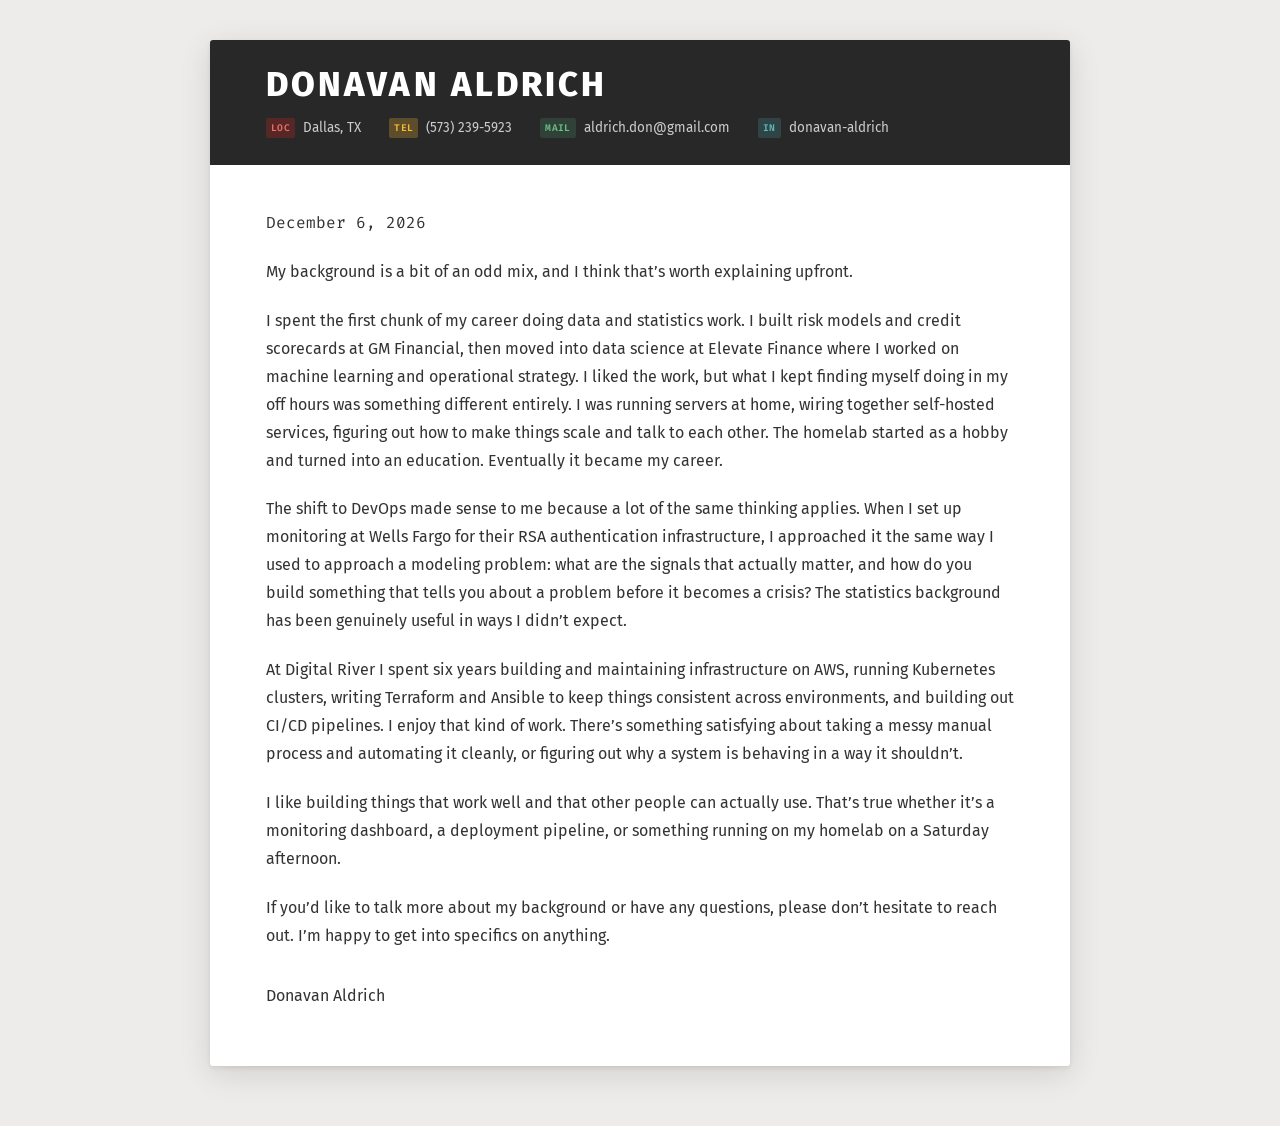
==== cover-letter.html @ b5c1511f "deploy: 0880a448b278f7d04175e66cc1eab6dc0a14cb75 donaldrich80/resume@0880a448b278f7d04175e66cc1eab6d" ====
<!DOCTYPE html>
<html lang="en">
<head>
  <meta charset="UTF-8">
  <meta name="viewport" content="width=device-width, initial-scale=1.0">
  <title>Donavan Aldrich — Cover Letter</title>
  <link rel="preconnect" href="https://fonts.googleapis.com">
  <link rel="preconnect" href="https://fonts.gstatic.com" crossorigin>
  <link href="https://fonts.googleapis.com/css2?family=Fira+Code:wght@400;500;600&family=Fira+Sans:ital,wght@0,300;0,400;0,500;0,600;0,700;0,800;1,400&display=swap" rel="stylesheet">
  <style>
/* ── Reset ─────────────────────────────────────────────────────────────────── */
*, *::before, *::after { box-sizing: border-box; margin: 0; padding: 0; }
html { scroll-behavior: smooth; }

/* ── Design tokens (exact resume palette) ───────────────────────────────────── */
:root {
  --header-bg:    #282828;
  --accent:       #427B59;
  --accent-hover: #52976e;
  --date-color:   #3d3c3a;
  --section-text: #414141;
  --icon-loc:     #e03328;
  --icon-tel:     #d49a10;
  --icon-mail:    #427B59;
  --icon-in:      #458589;

  --page-width: 860px;
  --px: 56px;

  --sans: 'Fira Sans', 'Helvetica Neue', Arial, sans-serif;
  --mono: 'Fira Code', 'Fira Mono', 'Consolas', monospace;
}

/* ── Base ───────────────────────────────────────────────────────────────────── */
body {
  font-family: var(--sans);
  font-size: 11.5pt;
  line-height: 1.65;
  color: #2b2b2b;
  background: #eeecea;
}

@media screen {
  body { padding: 40px 16px 60px; }
  .page {
    max-width: var(--page-width);
    margin: 0 auto;
    background: #ffffff;
    box-shadow: 0 2px 4px rgba(0,0,0,.08), 0 8px 32px rgba(0,0,0,.12);
    border-radius: 3px;
    overflow: hidden;
  }
}

@media print {
  body { background: white; padding: 0; }
  .page { max-width: none; box-shadow: none; }
}

/* ── Header (identical to resume) ───────────────────────────────────────────── */
.letter-header {
  background: var(--header-bg);
  color: #ffffff;
  padding: 26px var(--px);
}

.header-name {
  font-family: var(--sans);
  font-size: 2.15rem;
  font-weight: 800;
  letter-spacing: 0.09em;
  text-transform: uppercase;
  line-height: 1.1;
  color: #ffffff;
  margin-bottom: 13px;
}

.header-contact {
  display: flex;
  flex-wrap: wrap;
  column-gap: 28px;
  row-gap: 7px;
  align-items: center;
}

.contact-item {
  display: flex;
  align-items: center;
  gap: 8px;
  font-size: 0.84rem;
  color: #cccccc;
  white-space: nowrap;
}

.ci {
  font-family: var(--mono);
  font-size: 0.6rem;
  font-weight: 600;
  letter-spacing: 0.04em;
  text-transform: uppercase;
  padding: 2px 5px;
  border-radius: 2px;
  flex-shrink: 0;
}
.ci-loc  { background: rgba(203,36,30,.28);  color: #f07068; }
.ci-tel  { background: rgba(249,189,48,.25); color: #F9BD30; }
.ci-mail { background: rgba(66,123,89,.30);  color: #6ac28a; }
.ci-in   { background: rgba(69,133,137,.30); color: #5bbcc0; }

.contact-item a { color: inherit; text-decoration: none; transition: color .15s; }
.contact-item a:hover { color: #ffffff; }

/* ── Letter body ────────────────────────────────────────────────────────────── */
.letter-body {
  padding: 44px var(--px) 56px;
}

/* Date line */
.letter-date {
  font-family: var(--mono);
  font-size: 0.78rem;
  color: var(--date-color);
  margin-bottom: 28px;
}

/* Body paragraphs */
.letter-body p {
  font-size: 1rem;
  line-height: 1.75;
  color: #333333;
  margin-bottom: 1.3em;
}

/* Inline emphasis */
.letter-body em  { font-style: italic; color: #444; }
.letter-body strong { font-weight: 700; color: #1a1a1a; }

/* Signature block */
.letter-body p:last-child {
  margin-top: 2em;
  margin-bottom: 0;
  font-size: 1rem;
  color: #333333;
}

/* ── Responsive ──────────────────────────────────────────────────────────────── */
@media (max-width: 620px) {
  :root { --px: 20px; }
  .header-name { font-size: 1.55rem; }
  .header-contact { column-gap: 14px; }
}

/* ── Print ───────────────────────────────────────────────────────────────────── */
@media print {
  :root { --px: 0.75in; }
  body { font-size: 10.5pt; }

  .letter-header {
    background: var(--header-bg) !important;
    -webkit-print-color-adjust: exact;
    print-color-adjust: exact;
  }

  .ci {
    -webkit-print-color-adjust: exact;
    print-color-adjust: exact;
  }

  a { color: inherit !important; text-decoration: none !important; }
}
  </style>
</head>
<body>
  <div class="page">
    <header class="letter-header">
      <div class="header-name">Donavan Aldrich</div>
      <div class="header-contact">
    <span class="contact-item"><span class="ci ci-loc">loc</span>Dallas, TX</span>
    <span class="contact-item"><span class="ci ci-tel">tel</span>(573) 239-5923</span>
    <span class="contact-item"><span class="ci ci-mail">mail</span><a href="mailto:aldrich.don@gmail.com">aldrich.don@gmail.com</a></span>
    <span class="contact-item"><span class="ci ci-in">in</span><a href="https://www.linkedin.com/in/donavan-aldrich/" target="_blank" rel="noopener">donavan-aldrich</a></span>
      </div>
    </header>
    <div class="letter-body">
<p class="letter-date" id="letter-date"></p>
<p>My background is a bit of an odd mix, and I think that&rsquo;s worth explaining upfront.</p>
<p>I spent the first chunk of my career doing data and statistics work. I built risk models and credit scorecards at GM Financial, then moved into data science at Elevate Finance where I worked on machine learning and operational strategy. I liked the work, but what I kept finding myself doing in my off hours was something different entirely. I was running servers at home, wiring together self-hosted services, figuring out how to make things scale and talk to each other. The homelab started as a hobby and turned into an education. Eventually it became my career.</p>
<p>The shift to DevOps made sense to me because a lot of the same thinking applies. When I set up monitoring at Wells Fargo for their RSA authentication infrastructure, I approached it the same way I used to approach a modeling problem: what are the signals that actually matter, and how do you build something that tells you about a problem before it becomes a crisis? The statistics background has been genuinely useful in ways I didn&rsquo;t expect.</p>
<p>At Digital River I spent six years building and maintaining infrastructure on AWS, running Kubernetes clusters, writing Terraform and Ansible to keep things consistent across environments, and building out CI/CD pipelines. I enjoy that kind of work. There&rsquo;s something satisfying about taking a messy manual process and automating it cleanly, or figuring out why a system is behaving in a way it shouldn&rsquo;t.</p>
<p>I like building things that work well and that other people can actually use. That&rsquo;s true whether it&rsquo;s a monitoring dashboard, a deployment pipeline, or something running on my homelab on a Saturday afternoon.</p>
<p>If you&rsquo;d like to talk more about my background or have any questions, please don&rsquo;t hesitate to reach out. I&rsquo;m happy to get into specifics on anything.</p>
<p>Donavan Aldrich</p>
    </div>
  </div>
  <script>
    document.getElementById('letter-date').textContent =
      new Date().toLocaleDateString('en-US', { month: 'long', day: 'numeric', year: 'numeric' });
  </script>
</body>
</html>
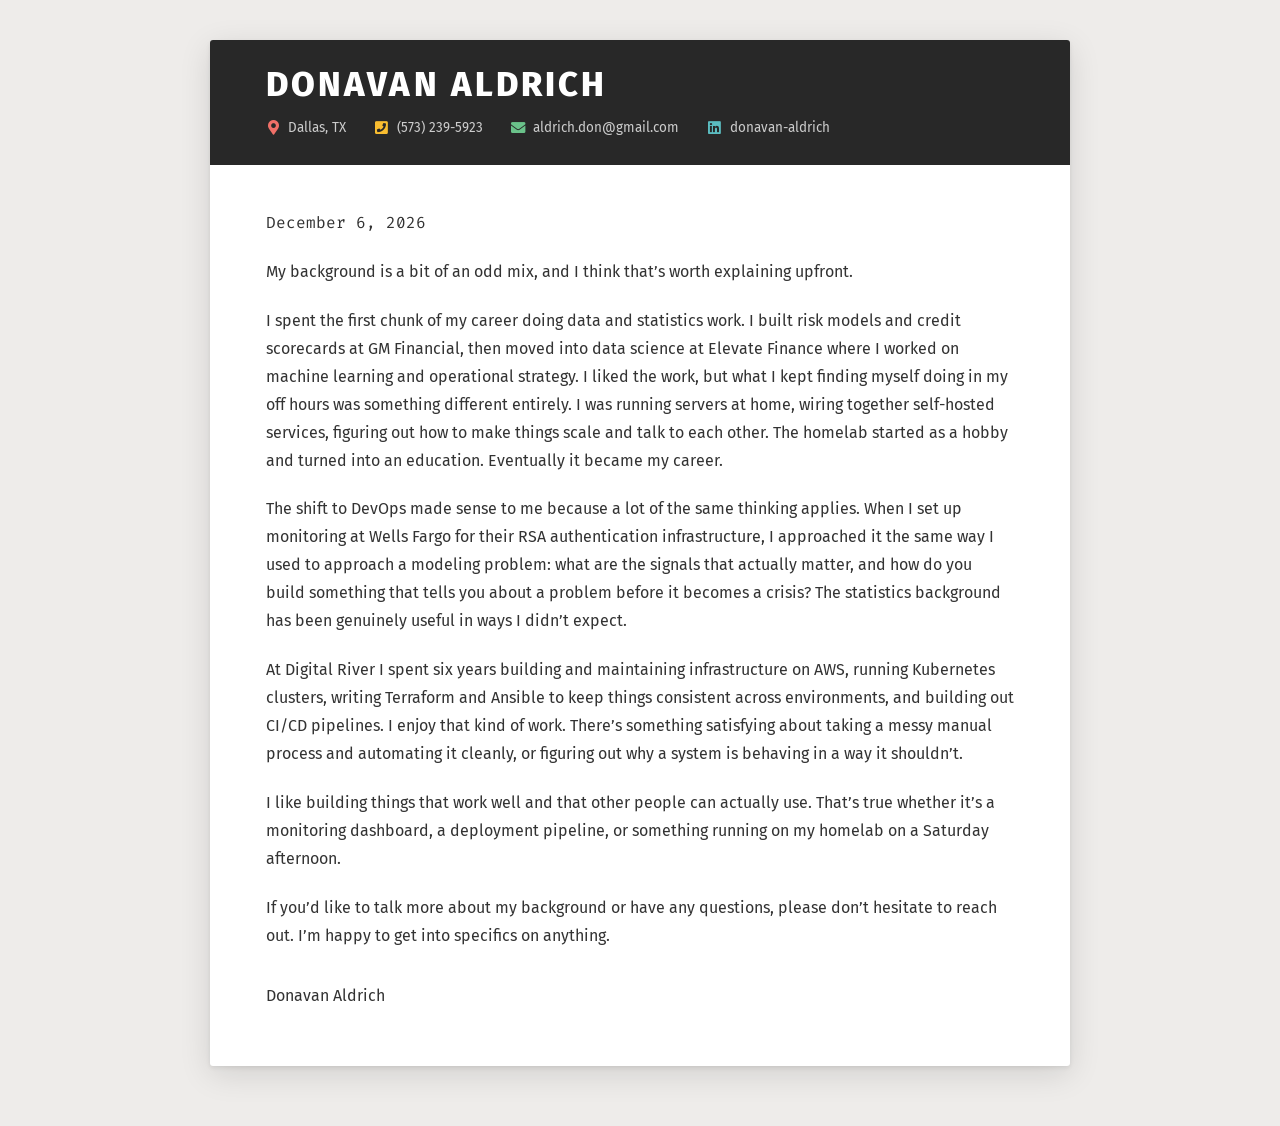
==== commit 86d6e13a: "deploy: 9c24af1c417690e7fc91d473b4681ea6a7756a62 donaldrich80/resume@9c24af1c417690e7fc91d473b4681ea" ====
--- a/cover-letter.html
+++ b/cover-letter.html
@@ -7,6 +7,7 @@
   <link rel="preconnect" href="https://fonts.googleapis.com">
   <link rel="preconnect" href="https://fonts.gstatic.com" crossorigin>
   <link href="https://fonts.googleapis.com/css2?family=Fira+Code:wght@400;500;600&family=Fira+Sans:ital,wght@0,300;0,400;0,500;0,600;0,700;0,800;1,400&display=swap" rel="stylesheet">
+  <link rel="stylesheet" href="https://cdnjs.cloudflare.com/ajax/libs/font-awesome/5.15.4/css/all.min.css">
   <style>
 /* ── Reset ─────────────────────────────────────────────────────────────────── */
 *, *::before, *::after { box-sizing: border-box; margin: 0; padding: 0; }
@@ -92,20 +93,16 @@
   white-space: nowrap;
 }
 
-.ci {
-  font-family: var(--mono);
-  font-size: 0.6rem;
-  font-weight: 600;
-  letter-spacing: 0.04em;
-  text-transform: uppercase;
-  padding: 2px 5px;
-  border-radius: 2px;
+.contact-icon {
+  font-size: 0.9rem;
+  width: 1em;
+  text-align: center;
   flex-shrink: 0;
 }
-.ci-loc  { background: rgba(203,36,30,.28);  color: #f07068; }
-.ci-tel  { background: rgba(249,189,48,.25); color: #F9BD30; }
-.ci-mail { background: rgba(66,123,89,.30);  color: #6ac28a; }
-.ci-in   { background: rgba(69,133,137,.30); color: #5bbcc0; }
+.ci-loc  { color: #f07068; }
+.ci-tel  { color: #F9BD30; }
+.ci-mail { color: #6ac28a; }
+.ci-in   { color: #5bbcc0; }
 
 .contact-item a { color: inherit; text-decoration: none; transition: color .15s; }
 .contact-item a:hover { color: #ffffff; }
@@ -121,6 +118,14 @@
   font-size: 0.78rem;
   color: var(--date-color);
   margin-bottom: 28px;
+}
+
+/* Optional intro sentence (from URL params) */
+.letter-intro {
+  font-size: 1rem;
+  color: var(--accent);
+  font-weight: 600;
+  margin-bottom: 1.3em;
 }
 
 /* Body paragraphs */
@@ -175,10 +180,10 @@
     <header class="letter-header">
       <div class="header-name">Donavan Aldrich</div>
       <div class="header-contact">
-    <span class="contact-item"><span class="ci ci-loc">loc</span>Dallas, TX</span>
-    <span class="contact-item"><span class="ci ci-tel">tel</span>(573) 239-5923</span>
-    <span class="contact-item"><span class="ci ci-mail">mail</span><a href="mailto:aldrich.don@gmail.com">aldrich.don@gmail.com</a></span>
-    <span class="contact-item"><span class="ci ci-in">in</span><a href="https://www.linkedin.com/in/donavan-aldrich/" target="_blank" rel="noopener">donavan-aldrich</a></span>
+    <span class="contact-item"><i class="fas fa-map-marker-alt contact-icon ci-loc"></i>Dallas, TX</span>
+    <span class="contact-item"><i class="fas fa-phone-square contact-icon ci-tel"></i>(573) 239-5923</span>
+    <span class="contact-item"><i class="fas fa-envelope contact-icon ci-mail"></i><a href="mailto:aldrich.don@gmail.com">aldrich.don@gmail.com</a></span>
+    <span class="contact-item"><i class="fab fa-linkedin contact-icon ci-in"></i><a href="https://www.linkedin.com/in/donavan-aldrich/" target="_blank" rel="noopener">donavan-aldrich</a></span>
       </div>
     </header>
     <div class="letter-body">
@@ -195,6 +200,29 @@
   <script>
     document.getElementById('letter-date').textContent =
       new Date().toLocaleDateString('en-US', { month: 'long', day: 'numeric', year: 'numeric' });
+
+    const params = new URLSearchParams(window.location.search);
+    const company = params.get('company');
+    const title = params.get('title');
+
+    if (company || title) {
+      let sentence;
+      if (title && company) {
+        sentence = `I'm writing to express my interest in the ${title} position at ${company}.`;
+      } else if (title) {
+        sentence = `I'm writing to express my interest in the ${title} position.`;
+      } else {
+        sentence = `I'm writing to express my interest in a position at ${company}.`;
+      }
+
+      const intro = document.createElement('p');
+      intro.className = 'letter-intro';
+      intro.textContent = sentence;
+
+      const body = document.querySelector('.letter-body');
+      const firstPara = body.querySelector('p:not(#letter-date)');
+      body.insertBefore(intro, firstPara);
+    }
   </script>
 </body>
 </html>
